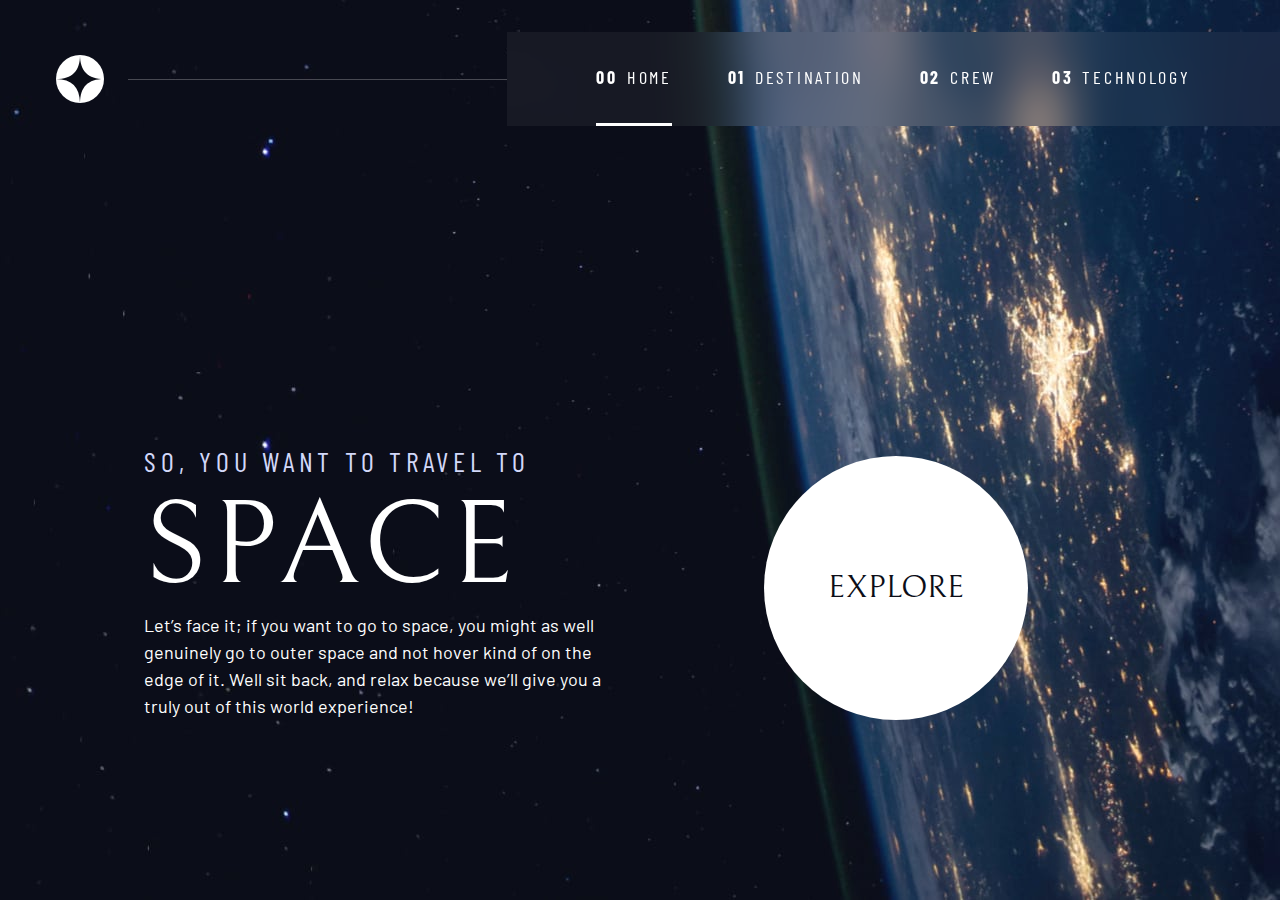
==== index.html @ 46ddf8b4 "Navigation is done" ====
<!DOCTYPE html>
<html lang="en">
<head>
  <meta charset="UTF-8">
  <meta name="viewport" content="width=device-width, initial-scale=1.0">

  <link rel="icon" type="image/png" sizes="32x32" href="./assets/favicon-32x32.png">
  <!-- Google fonts -->
  <link rel="preconnect" href="https://fonts.googleapis.com">
  <link rel="preconnect" href="https://fonts.gstatic.com" crossorigin>
  <link href="https://fonts.googleapis.com/css2?family=Barlow+Condensed:wght@400;700&family=Bellefair&family=Barlow:wght@400;700&display=swap"
      rel="stylesheet">
      
  <!-- Our custom CSS -->
  <link rel="stylesheet" href="index.css">
  <title>Frontend Mentor | Space tourism website</title>
  <script src="index.js" defer></script>
</head>
<body class="home">
  <a class="skip-to-content" href="#main">Skip to content</a>
  <header class="primary-header flex">
    <div>
      <img src="./assets/shared/logo.svg" alt="space tourism logo" class="logo">
    </div>
    <button class="mobile-nav-toggle" aria-controls="primary-navigation"><span class="sr-only" aria-expanded="false">Menu</span></button>
    <nav>
        <ul id="primary-navigation" data-visible="false" class="primary-navigation underline-indicators flex">
            <li class="active"><a class="ff-sans-cond uppercase text-white letter-spacing-2" href="index.html"><span aria-hidden="true">00</span>Home</a>
            <li><a class="ff-sans-cond uppercase text-white letter-spacing-2" href="destination.html"><span aria-hidden="true">01</span>Destination</a>
            <li><a class="ff-sans-cond uppercase text-white letter-spacing-2" href="crew.html"><span aria-hidden="true">02</span>Crew</a>
            <li><a class="ff-sans-cond uppercase text-white letter-spacing-2" href="technology.html"><span aria-hidden="true">03</span>Technology</a>
        </ul>
    </nav>
  </header>
  
  <main id="main" class="grid-container grid-container--home">
    <div>
      <h1 class="text-accent fs-500 ff-sans-cond uppercase letter-spacing-1">So, you want to travel to
      <span class="d-block fs-900 ff-serif text-white">Space</span></h1>
      
      <p>Let’s face it; if you want to go to space, you might as well genuinely go to 
      outer space and not hover kind of on the edge of it. Well sit back, and relax 
      because we’ll give you a truly out of this world experience! </p>
    </div>
    <div>
      <a href="#" class="large-button uppercase ff-serif text-dark bg-white">Explore</a>
    </div>
  </main>


</body>
</html>
---- index.css ----
/* ------------------- */
/* Custom properties   */
/* ------------------- */

:root {
    /* colors */
    --clr-dark: 230 35% 7%;
    --clr-light: 231 77% 90%;
    --clr-white: 0 0% 100%;
    
    /* font-sizes */
    --fs-900: clamp(5rem, 8vw + 1rem, 9.375rem);
    --fs-800: 3.5rem;
    --fs-700: 1.5rem;
    --fs-600: 1rem;
    --fs-500: 1.75rem;
    --fs-400: 0.9375rem;
    --fs-300: 1rem;
    --fs-200: 0.875rem;
    
    /* font-families */
    --ff-serif: "Bellefair", serif;
    --ff-sans-cond: "Barlow Condensed", sans-serif;
    --ff-sans-normal: "Barlow", sans-serif;
}

@media (min-width: 35em) {
    :root {
        --fs-800: 5rem;
        --fs-700: 2.5rem;
        --fs-600: 1.5rem;
        --fs-400: 1rem;
    }
}

@media (min-width: 45em) {
    :root {
        /* font-sizes */
        --fs-800: 6.25rem;
        --fs-700: 3.5rem;
        --fs-600: 2rem;
        --fs-400: 1.125rem;
    }
}


/* ------------------- */
/* Reset               */
/* ------------------- */

/* https://piccalil.li/blog/a-modern-css-reset/ */

/* Box sizing */
*,
*::before,
*::after {
    box-sizing: border-box;
}

/* Reset margins */
body,
h1,
h2,
h3,
h4,
h5,
p,
figure,
picture {
    margin: 0; 
}

h1,
h2,
h3,
h4,
h5,
h6,
p {
    font-weight: 400;
}

/* set up the body */
body {
    font-family: var(--ff-sans-normal);
    font-size: var(--fs-400);
    color: hsl( var(--clr-white) );
    background-color: hsl( var(--clr-dark) );
    line-height: 1.5;
    min-height: 100vh;
    
    display: grid;
    grid-template-rows: min-content 1fr;
    
    overflow-x: hidden;
}

/* make images easier to work with */
img,
picutre {
    max-width: 100%;
    display: block;
}

/* make form elements easier to work with */
input,
button,
textarea,
select {
    font: inherit;
}

/* remove animations for people who've turned them off */
@media (prefers-reduced-motion: reduce) {  
  *,
  *::before,
  *::after {
    animation-duration: 0.01ms !important;
    animation-iteration-count: 1 !important;
    transition-duration: 0.01ms !important;
    scroll-behavior: auto !important;
  }
}


/* ------------------- */
/* Utility classes     */
/* ------------------- */

/* general */

.flex {
    display: flex;
    gap: var(--gap, 1rem);
}

.grid {
    display: grid;
    gap: var(--gap, 1rem);
}

.d-block {
    display: block;
}

.flow > *:where(:not(:first-child)) {
    margin-top: var(--flow-space, 1rem);
}

.container {
    padding-inline: 2em;
    margin-inline: auto;
    max-width: 80rem;
}

.grid-container {
    text-align: center;
    display: grid;
    place-items: center;
    padding-inline: 1rem;

}

.grid-container * {
    max-width: 50ch;
}

@media (min-width: 45em) {
    .grid-container {
        text-align: left;
        column-gap: var(--container-gap, 2rem);
        grid-template-columns: minmax(1rem, 1fr) repeat(2, minmax(0, 30rem)) minmax(1rem, 1fr);
    }
    
    .grid-container > *:first-child {
        grid-column: 2;
    }

    .grid-container > *:last-child {
        grid-column: 3;
    }
    
    .grid-container--home {
        padding-bottom: max(6rem, 20vh);
        align-items: end;
    }
}

.sr-only {
  position: absolute; 
  width: 1px;
  height: 1px;
  padding: 0;
  margin: -1px; 
  overflow: hidden;
  clip: rect(0, 0, 0, 0);
  white-space: nowrap; /* added line */
  border: 0;
}

.skip-to-content {
    position: absolute;
    z-index: 9999;
    background: hsl( var(--clr-white) );
    color: hsl( var(--clr-dark) );
    padding: .5em 1em;
    margin-inline: auto;
    transform: translateY(-100%);
    transition: transform 250ms ease-in;
}

.skip-to-content:focus{
    transform: translateY(0);
}

/* colors */

.bg-dark { background-color: hsl( var(--clr-dark) );}
.bg-accent { background-color: hsl( var(--clr-light) );}
.bg-white { background-color: hsl( var(--clr-white) );}

.text-dark { color: hsl( var(--clr-dark) );}
.text-accent { color: hsl( var(--clr-light) );}
.text-white { color: hsl( var(--clr-white) );}

/* typography */

.ff-serif { font-family: var(--ff-serif); } 
.ff-sans-cond { font-family: var(--ff-sans-cond); } 
.ff-sans-normal { font-family: var(--ff-sans-normal); } 

.letter-spacing-1 { letter-spacing: 4.75px; } 
.letter-spacing-2 { letter-spacing: 2.7px; } 
.letter-spacing-3 { letter-spacing: 2.35px; } 

.uppercase { text-transform: uppercase; }

.fs-900 { font-size: var(--fs-900); }
.fs-800 { font-size: var(--fs-800); }
.fs-700 { font-size: var(--fs-700); }
.fs-600 { font-size: var(--fs-600); }
.fs-500 { font-size: var(--fs-500); }
.fs-400 { font-size: var(--fs-400); }
.fs-300 { font-size: var(--fs-300); }
.fs-200 { font-size: var(--fs-200); }

.fs-900,
.fs-800,
.fs-700,
.fs-600 {
    line-height: 1.1;
}

.numbered-title {
    font-family: var(--ff-sans-cond);
    font-size: var(--fs-500);
    text-transform: uppercase;
    letter-spacing: 4.72px; 
}

.numbered-title span {
    margin-right: .5em;
    font-weight: 700;
    color: hsl( var(--clr-white) / .25);
}


/* ------------------- */
/* Compontents         */
/* ------------------- */

.large-button {
    font-size: 2rem;
    position: relative;
    z-index: 1;
    display: inline-grid;
    place-items: center;
    padding: 0 2em;
    border-radius: 50%;
    aspect-ratio: 1;
    text-decoration: none;
}

.large-button::after {
    content: '';
    position: absolute;
    z-index: -1;
    width: 100%;
    height: 100%;
    background: hsl( var(--clr-white) / .1);
    border-radius: 50%;
    opacity: 0;
    transition: opacity 500ms linear, transform 750ms ease-in-out;
}
 
.large-button:hover::after,
.large-button:focus::after {
    opacity: 1;
    transform: scale(1.5);
}

/* primary-header */

.logo {
    margin: 1.5rem clamp(1.5rem, 5vw, 3.5rem);
}

.primary-header {
    justify-content: space-between;
    align-items: center;
}

.primary-navigation {
    --gap: clamp(1.5rem, 5vw, 3.5rem);
    --underline-gap: 2rem;
    list-style: none;
    padding: 0;
    margin: 0;
    background: hsl( var(--clr-white) / 0.05);
    backdrop-filter: blur(1.5rem);
}

.primary-navigation a {
    text-decoration: none;
}

.primary-navigation a > span {
    font-weight: 700;
    margin-right: .5em;
}

.mobile-nav-toggle {
    display: none;
}

@media (max-width: 35rem) {
    .primary-navigation {
        --underline-gap: .5rem;
        position: fixed;
        z-index: 1000;
        inset: 0 0 0 30%;
        list-style: none;
        padding: min(20rem, 15vh) 2rem;
        margin: 0;
        flex-direction: column;
        transform: translateX(100%);
        transition: transform 500ms ease-in-out;
    }
    
    .primary-navigation[data-visible="true"] {
        transform: translateX(0);
    }
    
    .primary-navigation.underline-indicators > .active {
       border: 0;
    }
    
    .mobile-nav-toggle {
        display: block;
        position: absolute;
        z-index: 2000;
        right: 1rem;
        top: 2rem;
        background: transparent;
        background-image: url(./assets/shared/icon-hamburger.svg);
        background-repeat: no-repeat;
        background-position: center;
        width: 1.5rem;
        aspect-ratio: 1;
        border: 0;
    }
    
    .mobile-nav-toggle[aria-expanded="true"] {
        background-image: url(./assets/shared/icon-close.svg);
    }
    
    .mobile-nav-toggle:focus-visible {
        outline: 5px solid white;
        outline-offset: 5px;
    }
    
}

@media (min-width: 35em) {
    .primary-navigation {
        padding-inline: clamp(3rem, 7vw, 7rem);
    }
}

@media (min-width: 35em) and (max-width: 44.999em) {
    .primary-navigation a > span {
        display: none;
    }
}

@media (min-width: 45em) {
    
     .primary-header::after {
         content: '';
         display: block;
         position: relative;
         height: 1px;
         width: 100%;
         margin-right: -2.5rem;
         background: hsl( var(--clr-white) / .25);
         order: 1;
     }
     
    nav {
        order: 2;
    }
    
    .primary-navigation {
        margin-block: 2rem;
    }
    
   
}


.underline-indicators > * {
    cursor: pointer;
    padding: var(--underline-gap, 1rem) 0;
    border: 0;
    border-bottom: .2rem solid hsl( var(--clr-white) / 0 );
}

.underline-indicators > *:hover,
.underline-indicators > *:focus {
    border-color: hsl( var(--clr-white) / .5);
}

.underline-indicators > .active,
.underline-indicators > [aria-selected="true"] {
    color: hsl( var(--clr-white) / 1);
    border-color: hsl( var(--clr-white) / 1); 
}

.tab-list {
    --gap: 2rem;
}

.dot-indicators > * {
    cursor: pointer;
    border: 0;
    border-radius: 50%;
    padding: .5em;
    background-color: hsl( var(--clr-white) / .25);
}
 
.dot-indicators > *:hover,
.dot-indicators > *:focus { 
    background-color: hsl( var(--clr-white) / .5);
}

.dot-indicators > [aria-selected="true"] {
    background-color: hsl( var(--clr-white) / 1); 
}


/* ----------------------------- */
/* Page specific background      */
/* ----------------------------- */
body {
    background-size: cover;
    background-position: bottom center;
}
/* home */
.home {
    background-image: url(./assets/home/background-home-mobile.jpg);
}

@media (min-width: 35rem) {
    .home {
        background-position: center center;
        background-image: url(./assets/home/background-home-tablet.jpg);
    }
}

@media (min-width: 45rem) {
    .home {
        background-image: url(./assets/home/background-home-desktop.jpg);
    }
}
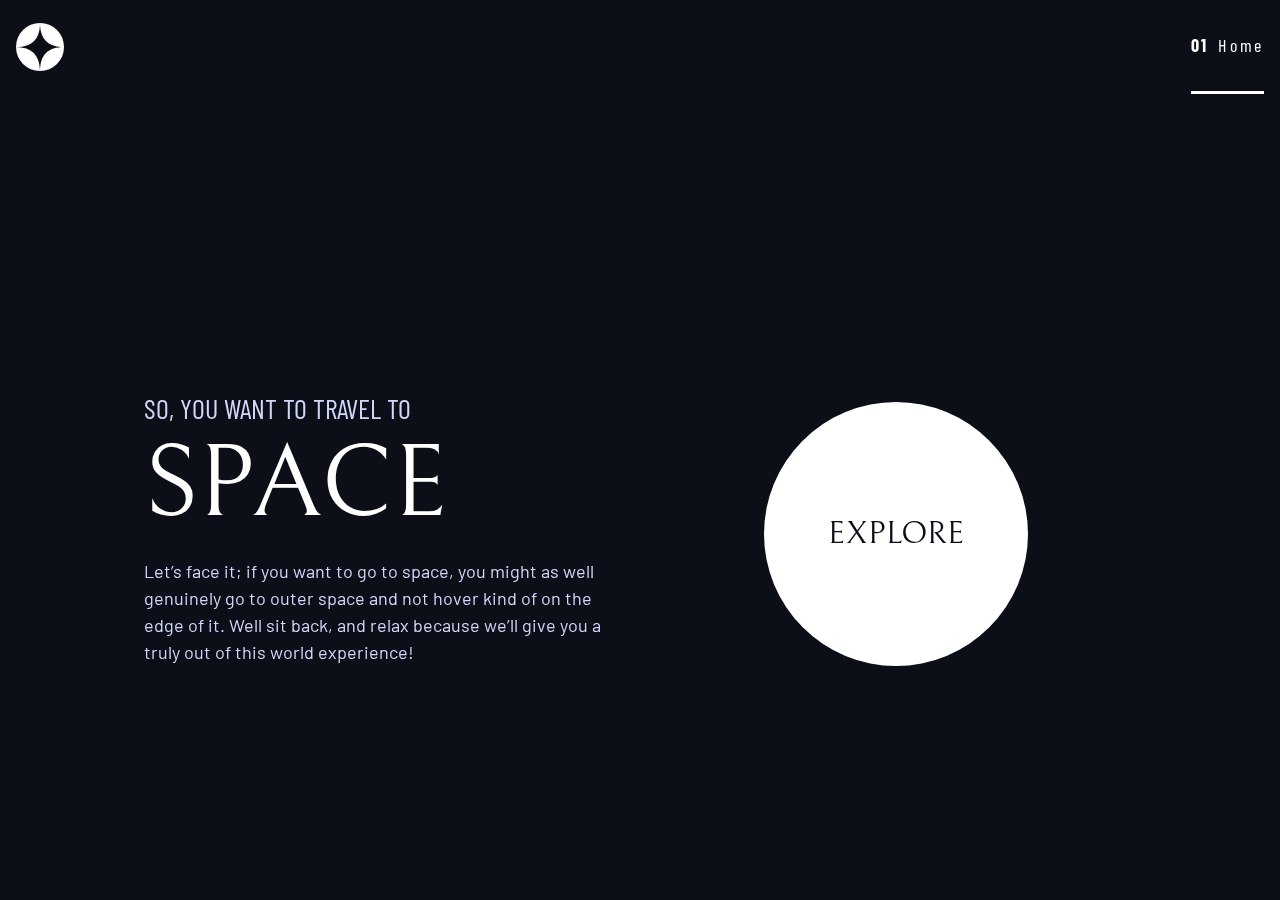
==== commit 66a43032: "added destination and crew" ====
--- a/index.html
+++ b/index.html
@@ -1,52 +1,62 @@
 <!DOCTYPE html>
 <html lang="en">
+
 <head>
-  <meta charset="UTF-8">
-  <meta name="viewport" content="width=device-width, initial-scale=1.0">
+	<meta charset="UTF-8">
+	<meta name="viewport" content="width=device-width, initial-scale=1.0">
 
-  <link rel="icon" type="image/png" sizes="32x32" href="./assets/favicon-32x32.png">
-  <!-- Google fonts -->
-  <link rel="preconnect" href="https://fonts.googleapis.com">
-  <link rel="preconnect" href="https://fonts.gstatic.com" crossorigin>
-  <link href="https://fonts.googleapis.com/css2?family=Barlow+Condensed:wght@400;700&family=Bellefair&family=Barlow:wght@400;700&display=swap"
-      rel="stylesheet">
-      
-  <!-- Our custom CSS -->
-  <link rel="stylesheet" href="index.css">
-  <title>Frontend Mentor | Space tourism website</title>
-  <script src="index.js" defer></script>
-</head>
-<body class="home">
-  <a class="skip-to-content" href="#main">Skip to content</a>
-  <header class="primary-header flex">
-    <div>
-      <img src="./assets/shared/logo.svg" alt="space tourism logo" class="logo">
-    </div>
-    <button class="mobile-nav-toggle" aria-controls="primary-navigation"><span class="sr-only" aria-expanded="false">Menu</span></button>
-    <nav>
-        <ul id="primary-navigation" data-visible="false" class="primary-navigation underline-indicators flex">
-            <li class="active"><a class="ff-sans-cond uppercase text-white letter-spacing-2" href="index.html"><span aria-hidden="true">00</span>Home</a>
-            <li><a class="ff-sans-cond uppercase text-white letter-spacing-2" href="destination.html"><span aria-hidden="true">01</span>Destination</a>
-            <li><a class="ff-sans-cond uppercase text-white letter-spacing-2" href="crew.html"><span aria-hidden="true">02</span>Crew</a>
-            <li><a class="ff-sans-cond uppercase text-white letter-spacing-2" href="technology.html"><span aria-hidden="true">03</span>Technology</a>
-        </ul>
-    </nav>
-  </header>
-  
-  <main id="main" class="grid-container grid-container--home">
-    <div>
-      <h1 class="text-accent fs-500 ff-sans-cond uppercase letter-spacing-1">So, you want to travel to
-      <span class="d-block fs-900 ff-serif text-white">Space</span></h1>
-      
-      <p>Let’s face it; if you want to go to space, you might as well genuinely go to 
-      outer space and not hover kind of on the edge of it. Well sit back, and relax 
-      because we’ll give you a truly out of this world experience! </p>
-    </div>
-    <div>
-      <a href="#" class="large-button uppercase ff-serif text-dark bg-white">Explore</a>
-    </div>
-  </main>
+	<link rel="icon" type="image/png" sizes="32x32" href="./assets/favicon-32x32.png">
+
+	<!-- Google fonts -->
+	<link rel="preconnect" href="https://fonts.googleapis.com">
+	<link rel="preconnect" href="https://fonts.gstatic.com" crossorigin>
+	<link
+		href="https://fonts.googleapis.com/css2?family=Barlow+Condensed:wght@400;700&family=Bellefair&family=Barlow:wght@400;700&display=swap"
+		rel="stylesheet">
+
+	<!-- My CSS -->
+	<link rel="stylesheet" href="index.css">
+	<link rel="stylesheet" href="/css/button.css">
 
 
+	<title>Space Tour</title>
+</head>
+
+<body>
+	<header class="primary-header">
+		<div><img src="./assets/shared/logo.svg" alt=""></div>
+		<nav>
+			<ul class="primary-navigation underline-indicators flex">
+				<li class="active"><a class="ff-sans-cond text-white letter-spacing-2" href="#"><span>01</span>Home</a>
+					<!-- <li><a class="ff-sans-cond uppercase text-white letter-spacing-2" href="#"><span>02</span>Destination</a> -->
+					<!-- <li><a class="ff-sans-cond text-white letter-spacing-2" href="#"><span>03</span>Crew</a> -->
+					<!-- <li><a class="ff-sans-cond text-white letter-spacing-2" href="#"><span>03</span>Technology</a> -->
+			</ul>
+		</nav>
+	</header>
+
+	<section class="grid-container grid-container--home home">
+		<div style="display: flex; flex-direction: column; gap: 1rem;">
+			<h1 class="text-accent fs-500 ff-sans-cond uppercase">So, you want to travel to <span
+					class="fs-900 ff-serif text-white d-block">Space</span> </h1>
+
+
+			<p class="text-accent">
+				Let’s face it; if you want to go to space, you might as well genuinely go to
+				outer space and not hover kind of on the edge of it. Well sit back, and relax
+				because we’ll give you a truly out of this world experience!</p>
+		</div>
+
+		<div>
+			<a href=" #" class="uppercase large-button ff-serif fs-600 text-dark bg-white">Explore</a>
+		</div>
+
+		<video autoplay muted loop id="earthVideo">
+			<source src="./assets/home/earth-spinning.mp4" type="video/mp4">
+		</video>
+
+	</section>
+
 </body>
+
 </html>--- a/index.css
+++ b/index.css
@@ -3,46 +3,44 @@
 /* ------------------- */
 
 :root {
-    /* colors */
-    --clr-dark: 230 35% 7%;
-    --clr-light: 231 77% 90%;
-    --clr-white: 0 0% 100%;
-    
-    /* font-sizes */
-    --fs-900: clamp(5rem, 8vw + 1rem, 9.375rem);
-    --fs-800: 3.5rem;
-    --fs-700: 1.5rem;
-    --fs-600: 1rem;
-    --fs-500: 1.75rem;
-    --fs-400: 0.9375rem;
-    --fs-300: 1rem;
-    --fs-200: 0.875rem;
-    
-    /* font-families */
-    --ff-serif: "Bellefair", serif;
-    --ff-sans-cond: "Barlow Condensed", sans-serif;
-    --ff-sans-normal: "Barlow", sans-serif;
+	/* colors */
+	--clr-dark: 230 35% 7%;
+	--clr-light: 231 77% 90%;
+	--clr-white: 0 0% 100%;
+
+	/* font-sizes */
+	--fs-900: clamp(5rem, 8vw, 9.375rem);
+	--fs-800: 6.25rem;
+	--fs-700: 3.5rem;
+	--fs-600: 2rem;
+	--fs-500: 1.75rem;
+	--fs-400: 1.125rem;
+	--fs-300: 1rem;
+	--fs-200: 0.875rem;
+
+	/* font-families */
+	--ff-serif: "Bellefair", serif;
+	--ff-sans-cond: "Barlow Condensed", sans-serif;
+	--ff-sans-normal: "Barlow", sans-serif;
 }
 
 @media (min-width: 35em) {
-    :root {
-        --fs-800: 5rem;
-        --fs-700: 2.5rem;
-        --fs-600: 1.5rem;
-        --fs-400: 1rem;
-    }
+	:root {
+		--fs-800: 5rem;
+		--fs-700: 2.5rem;
+		--fs-600: 1.5rem;
+		--fs-400: 1rem;
+	}
 }
 
 @media (min-width: 45em) {
-    :root {
-        /* font-sizes */
-        --fs-800: 6.25rem;
-        --fs-700: 3.5rem;
-        --fs-600: 2rem;
-        --fs-400: 1.125rem;
-    }
-}
-
+	:root {
+		--fs-800: 6.25rem;
+		--fs-700: 3.5rem;
+		--fs-600: 2rem;
+		--fs-400: 1.125rem;
+	}
+}
 
 /* ------------------- */
 /* Reset               */
@@ -54,7 +52,7 @@
 *,
 *::before,
 *::after {
-    box-sizing: border-box;
+	box-sizing: border-box;
 }
 
 /* Reset margins */
@@ -67,7 +65,7 @@
 p,
 figure,
 picture {
-    margin: 0; 
+	margin: 0;
 }
 
 h1,
@@ -77,29 +75,27 @@
 h5,
 h6,
 p {
-    font-weight: 400;
+	font-weight: 400;
 }
 
 /* set up the body */
 body {
-    font-family: var(--ff-sans-normal);
-    font-size: var(--fs-400);
-    color: hsl( var(--clr-white) );
-    background-color: hsl( var(--clr-dark) );
-    line-height: 1.5;
-    min-height: 100vh;
-    
-    display: grid;
-    grid-template-rows: min-content 1fr;
-    
-    overflow-x: hidden;
+	font-family: var(--ff-sans-normal);
+	font-size: var(--fs-400);
+	color: hsl(var(--clr-white));
+	background-color: hsl(var(--clr-dark));
+	line-height: 1.5;
+	min-height: 100vh;
+
+	display: grid;
+	grid-template-rows: min-content 1fr;
 }
 
 /* make images easier to work with */
 img,
-picutre {
-    max-width: 100%;
-    display: block;
+picture {
+	max-width: 100%;
+	display: block;
 }
 
 /* make form elements easier to work with */
@@ -107,21 +103,20 @@
 button,
 textarea,
 select {
-    font: inherit;
+	font: inherit;
 }
 
 /* remove animations for people who've turned them off */
-@media (prefers-reduced-motion: reduce) {  
-  *,
-  *::before,
-  *::after {
-    animation-duration: 0.01ms !important;
-    animation-iteration-count: 1 !important;
-    transition-duration: 0.01ms !important;
-    scroll-behavior: auto !important;
-  }
-}
-
+@media (prefers-reduced-motion: reduce) {
+	*,
+	*::before,
+	*::after {
+		animation-duration: 0.01ms !important;
+		animation-iteration-count: 1 !important;
+		transition-duration: 0.01ms !important;
+		scroll-behavior: auto !important;
+	}
+}
 
 /* ------------------- */
 /* Utility classes     */
@@ -129,356 +124,406 @@
 
 /* general */
 
+.d-block {
+	display: block;
+}
+
 .flex {
-    display: flex;
-    gap: var(--gap, 1rem);
+	display: flex;
+	flex-wrap: wrap;
+	gap: var(--gap, 1rem);
+}
+
+.flex-col {
+	flex-direction: column;
+}
+
+.flex-row {
+	flex-direction: row;
+}
+
+.flex.even-columns > * {
+	width: 100%;
 }
 
 .grid {
-    display: grid;
-    gap: var(--gap, 1rem);
-}
-
-.d-block {
-    display: block;
+	display: grid;
+	gap: var(--gap, 1rem);
 }
 
 .flow > *:where(:not(:first-child)) {
-    margin-top: var(--flow-space, 1rem);
-}
-
-.container {
-    padding-inline: 2em;
-    margin-inline: auto;
-    max-width: 80rem;
-}
-
-.grid-container {
-    text-align: center;
-    display: grid;
-    place-items: center;
-    padding-inline: 1rem;
-
-}
-
-.grid-container * {
-    max-width: 50ch;
-}
-
-@media (min-width: 45em) {
-    .grid-container {
-        text-align: left;
-        column-gap: var(--container-gap, 2rem);
-        grid-template-columns: minmax(1rem, 1fr) repeat(2, minmax(0, 30rem)) minmax(1rem, 1fr);
-    }
-    
-    .grid-container > *:first-child {
-        grid-column: 2;
-    }
-
-    .grid-container > *:last-child {
-        grid-column: 3;
-    }
-    
-    .grid-container--home {
-        padding-bottom: max(6rem, 20vh);
-        align-items: end;
-    }
+	margin-top: var(--flow-space, 1rem);
 }
 
 .sr-only {
-  position: absolute; 
-  width: 1px;
-  height: 1px;
-  padding: 0;
-  margin: -1px; 
-  overflow: hidden;
-  clip: rect(0, 0, 0, 0);
-  white-space: nowrap; /* added line */
-  border: 0;
-}
-
-.skip-to-content {
-    position: absolute;
-    z-index: 9999;
-    background: hsl( var(--clr-white) );
-    color: hsl( var(--clr-dark) );
-    padding: .5em 1em;
-    margin-inline: auto;
-    transform: translateY(-100%);
-    transition: transform 250ms ease-in;
-}
-
-.skip-to-content:focus{
-    transform: translateY(0);
+	position: absolute;
+	width: 1px;
+	height: 1px;
+	padding: 0;
+	margin: -1px;
+	overflow: hidden;
+	clip: rect(0, 0, 0, 0);
+	white-space: nowrap; /* added line */
+	border: 0;
 }
 
 /* colors */
 
-.bg-dark { background-color: hsl( var(--clr-dark) );}
-.bg-accent { background-color: hsl( var(--clr-light) );}
-.bg-white { background-color: hsl( var(--clr-white) );}
-
-.text-dark { color: hsl( var(--clr-dark) );}
-.text-accent { color: hsl( var(--clr-light) );}
-.text-white { color: hsl( var(--clr-white) );}
+.bg-dark {
+	background-color: hsl(var(--clr-dark));
+}
+.bg-accent {
+	background-color: hsl(var(--clr-light));
+}
+.bg-white {
+	background-color: hsl(var(--clr-white));
+}
+
+.text-dark {
+	color: hsl(var(--clr-dark));
+}
+.text-accent {
+	color: hsl(var(--clr-light));
+}
+.text-white {
+	color: hsl(var(--clr-white));
+}
 
 /* typography */
 
-.ff-serif { font-family: var(--ff-serif); } 
-.ff-sans-cond { font-family: var(--ff-sans-cond); } 
-.ff-sans-normal { font-family: var(--ff-sans-normal); } 
-
-.letter-spacing-1 { letter-spacing: 4.75px; } 
-.letter-spacing-2 { letter-spacing: 2.7px; } 
-.letter-spacing-3 { letter-spacing: 2.35px; } 
-
-.uppercase { text-transform: uppercase; }
-
-.fs-900 { font-size: var(--fs-900); }
-.fs-800 { font-size: var(--fs-800); }
-.fs-700 { font-size: var(--fs-700); }
-.fs-600 { font-size: var(--fs-600); }
-.fs-500 { font-size: var(--fs-500); }
-.fs-400 { font-size: var(--fs-400); }
-.fs-300 { font-size: var(--fs-300); }
-.fs-200 { font-size: var(--fs-200); }
+.ff-serif {
+	font-family: var(--ff-serif);
+}
+.ff-sans-cond {
+	font-family: var(--ff-sans-cond);
+}
+.ff-sans-normal {
+	font-family: var(--ff-sans-normal);
+}
+
+.letter-spacing-1 {
+	letter-spacing: 4.75px;
+}
+.letter-spacing-2 {
+	letter-spacing: 2.7px;
+}
+.letter-spacing-3 {
+	letter-spacing: 2.35px;
+}
+
+.uppercase {
+	text-transform: uppercase;
+}
+
+.fs-900 {
+	font-size: var(--fs-900);
+}
+.fs-800 {
+	font-size: var(--fs-800);
+}
+.fs-700 {
+	font-size: var(--fs-700);
+}
+.fs-600 {
+	font-size: var(--fs-600);
+}
+.fs-500 {
+	font-size: var(--fs-500);
+}
+.fs-400 {
+	font-size: var(--fs-400);
+}
+.fs-300 {
+	font-size: var(--fs-300);
+}
+.fs-200 {
+	font-size: var(--fs-200);
+}
 
 .fs-900,
 .fs-800,
 .fs-700,
 .fs-600 {
-    line-height: 1.1;
+	line-height: 1.1;
 }
 
 .numbered-title {
-    font-family: var(--ff-sans-cond);
-    font-size: var(--fs-500);
-    text-transform: uppercase;
-    letter-spacing: 4.72px; 
+	font-family: var(--ff-sans-cond);
+	font-size: var(--fs-300);
+	text-transform: uppercase;
+	text-align: left;
+	letter-spacing: 4.72px;
+}
+
+@media (min-width: 35em) {
+	.numbered-title {
+		font-size: var(--fs-500);
+	}
 }
 
 .numbered-title span {
-    margin-right: .5em;
-    font-weight: 700;
-    color: hsl( var(--clr-white) / .25);
-}
-
-
-/* ------------------- */
-/* Compontents         */
-/* ------------------- */
-
-.large-button {
-    font-size: 2rem;
-    position: relative;
-    z-index: 1;
-    display: inline-grid;
-    place-items: center;
-    padding: 0 2em;
-    border-radius: 50%;
-    aspect-ratio: 1;
-    text-decoration: none;
-}
-
-.large-button::after {
-    content: '';
-    position: absolute;
-    z-index: -1;
-    width: 100%;
-    height: 100%;
-    background: hsl( var(--clr-white) / .1);
-    border-radius: 50%;
-    opacity: 0;
-    transition: opacity 500ms linear, transform 750ms ease-in-out;
-}
- 
-.large-button:hover::after,
-.large-button:focus::after {
-    opacity: 1;
-    transform: scale(1.5);
-}
-
-/* primary-header */
-
-.logo {
-    margin: 1.5rem clamp(1.5rem, 5vw, 3.5rem);
-}
-
-.primary-header {
-    justify-content: space-between;
-    align-items: center;
-}
+	margin-right: 0.5em;
+	font-weight: 700;
+	color: hsl(var(--clr-white) / 0.25);
+}
+
+/* ------------------- */
+/* Components          */
+/* ------------------- */
 
 .primary-navigation {
-    --gap: clamp(1.5rem, 5vw, 3.5rem);
-    --underline-gap: 2rem;
-    list-style: none;
-    padding: 0;
-    margin: 0;
-    background: hsl( var(--clr-white) / 0.05);
-    backdrop-filter: blur(1.5rem);
+	--gap: 8rem;
+	--underline-gap: 2rem;
+	list-style: none;
+	padding: 0;
+	margin: 0;
 }
 
 .primary-navigation a {
-    text-decoration: none;
+	text-decoration: none;
 }
 
 .primary-navigation a > span {
-    font-weight: 700;
-    margin-right: .5em;
-}
-
-.mobile-nav-toggle {
-    display: none;
-}
-
-@media (max-width: 35rem) {
-    .primary-navigation {
-        --underline-gap: .5rem;
-        position: fixed;
-        z-index: 1000;
-        inset: 0 0 0 30%;
-        list-style: none;
-        padding: min(20rem, 15vh) 2rem;
-        margin: 0;
-        flex-direction: column;
-        transform: translateX(100%);
-        transition: transform 500ms ease-in-out;
-    }
-    
-    .primary-navigation[data-visible="true"] {
-        transform: translateX(0);
-    }
-    
-    .primary-navigation.underline-indicators > .active {
-       border: 0;
-    }
-    
-    .mobile-nav-toggle {
-        display: block;
-        position: absolute;
-        z-index: 2000;
-        right: 1rem;
-        top: 2rem;
-        background: transparent;
-        background-image: url(./assets/shared/icon-hamburger.svg);
-        background-repeat: no-repeat;
-        background-position: center;
-        width: 1.5rem;
-        aspect-ratio: 1;
-        border: 0;
-    }
-    
-    .mobile-nav-toggle[aria-expanded="true"] {
-        background-image: url(./assets/shared/icon-close.svg);
-    }
-    
-    .mobile-nav-toggle:focus-visible {
-        outline: 5px solid white;
-        outline-offset: 5px;
-    }
-    
-}
-
-@media (min-width: 35em) {
-    .primary-navigation {
-        padding-inline: clamp(3rem, 7vw, 7rem);
-    }
-}
-
-@media (min-width: 35em) and (max-width: 44.999em) {
-    .primary-navigation a > span {
-        display: none;
-    }
-}
-
-@media (min-width: 45em) {
-    
-     .primary-header::after {
-         content: '';
-         display: block;
-         position: relative;
-         height: 1px;
-         width: 100%;
-         margin-right: -2.5rem;
-         background: hsl( var(--clr-white) / .25);
-         order: 1;
-     }
-     
-    nav {
-        order: 2;
-    }
-    
-    .primary-navigation {
-        margin-block: 2rem;
-    }
-    
-   
-}
-
+	font-weight: 700;
+	margin-right: 0.5em;
+}
+
+.tab-list {
+	--gap: 2rem;
+	list-style: none;
+	padding: 0;
+	margin: 0;
+	justify-content: center;
+}
+
+@media (min-width: 45rem) {
+	.tab-list {
+		justify-content: left;
+	}
+}
+
+.tab-list li {
+	background-color: transparent;
+	cursor: pointer;
+}
 
 .underline-indicators > * {
-    cursor: pointer;
-    padding: var(--underline-gap, 1rem) 0;
-    border: 0;
-    border-bottom: .2rem solid hsl( var(--clr-white) / 0 );
+	padding: var(--underline-gap, 1rem) 0;
+	border-bottom: 0.2rem solid hsl(var(--clr-white) / 0);
 }
 
 .underline-indicators > *:hover,
 .underline-indicators > *:focus {
-    border-color: hsl( var(--clr-white) / .5);
-}
-
-.underline-indicators > .active,
-.underline-indicators > [aria-selected="true"] {
-    color: hsl( var(--clr-white) / 1);
-    border-color: hsl( var(--clr-white) / 1); 
-}
-
-.tab-list {
-    --gap: 2rem;
-}
-
-.dot-indicators > * {
-    cursor: pointer;
-    border: 0;
-    border-radius: 50%;
-    padding: .5em;
-    background-color: hsl( var(--clr-white) / .25);
-}
- 
-.dot-indicators > *:hover,
-.dot-indicators > *:focus { 
-    background-color: hsl( var(--clr-white) / .5);
-}
-
-.dot-indicators > [aria-selected="true"] {
-    background-color: hsl( var(--clr-white) / 1); 
-}
-
-
-/* ----------------------------- */
-/* Page specific background      */
-/* ----------------------------- */
-body {
-    background-size: cover;
-    background-position: bottom center;
-}
-/* home */
+	border-color: hsl(var(--clr-white) / 0.5);
+}
+
+.underline-indicators > .active {
+	border-color: hsl(var(--clr-white) / 1);
+}
+
+/* ------------------- */
+/* Layout               */
+/* ------------------- */
+
+.primary-header {
+	z-index: 999;
+	display: flex;
+	justify-content: space-between;
+	padding: 0 1rem;
+	align-items: center;
+}
+
+.container {
+	padding-inline: 1em;
+	margin-inline: auto;
+	max-width: 80rem;
+}
+
+.grid-container {
+	text-align: center;
+	display: grid;
+	place-items: center;
+	padding-inline: 1rem;
+	padding-bottom: 4rem;
+}
+
+@media (min-width: 45rem) {
+	.grid-container--home > *:first-child {
+		grid-column: 2;
+	}
+
+	.grid-container--home > *:last-child {
+		grid-column: 3;
+	}
+
+	.grid-container {
+		text-align: left;
+		column-gap: var(--container-gap, 2rem);
+		grid-template-columns: minmax(1rem, 1fr) repeat(2, minmax(0, 30rem)) minmax(
+				1rem,
+				1fr
+			);
+	}
+
+	.grid-container--home {
+		padding-bottom: max(6rem, 26vh);
+		align-items: end;
+	}
+}
+
+/* ------------------- */
+/* Page Specific        */
+/* ------------------- */
+
+/* Home */
 .home {
-    background-image: url(./assets/home/background-home-mobile.jpg);
+	background-size: cover;
+	background-position: bottom;
+	background-image: url(./assets/home/background-home-mobile.jpg);
+}
+
+#earthVideo {
+	display: none;
 }
 
 @media (min-width: 35rem) {
-    .home {
-        background-position: center center;
-        background-image: url(./assets/home/background-home-tablet.jpg);
-    }
+	.home {
+		background-image: url(./assets/home/background-home-tablet.jpg);
+	}
 }
 
 @media (min-width: 45rem) {
-    .home {
-        background-image: url(./assets/home/background-home-desktop.jpg);
-    }
-} +	.home {
+		background-image: none;
+	}
+
+	#earthVideo {
+		z-index: -1;
+		display: block;
+		position: fixed;
+		left: 0;
+		bottom: -4rem;
+		min-width: 100%;
+		min-height: 100%;
+		transform: scaleX(-1);
+	}
+
+	.content {
+		position: fixed;
+		bottom: 0;
+		background: rgba(0, 0, 0, 0.5);
+		color: #f1f1f1;
+		width: 100%;
+		padding: 20px;
+	}
+}
+
+/* ------------------- */
+/* Destination          */
+/* ------------------- */
+
+.grid-container--destination {
+	gap: 2rem;
+	grid-template-areas:
+		"title"
+		"image"
+		"tabs"
+		"content";
+}
+
+.grid-container--destination > .numbered-title {
+	grid-area: title;
+}
+
+.grid-container--destination > img {
+	grid-area: image;
+	max-width: 60%;
+}
+
+.grid-container--destination > .tab-list {
+	grid-area: tabs;
+}
+
+.grid-container--destination > .destination-info {
+	grid-area: content;
+}
+
+.destination-meta {
+	flex-direction: column;
+	border-top: 1px solid hsl(var(--clr-white) / 0.1);
+	padding-top: 2.5rem;
+	margin-top: 2.5rem;
+	justify-content: space-evenly;
+}
+
+@media (min-width: 35em) {
+	.destination-meta {
+		flex-direction: row;
+		justify-content: center;
+		gap: 3rem;
+	}
+}
+
+@media (min-width: 45em) {
+	.grid-container--destination {
+		justify-items: start;
+		grid-template-areas:
+			". title title ."
+			". image tabs ."
+			". image content .";
+	}
+
+	.destination-meta {
+		flex-direction: row;
+		justify-content: start;
+		gap: 3rem;
+	}
+
+	.grid-container--destination > img {
+		grid-area: image;
+		max-width: 80%;
+	}
+}
+
+/* Crew */
+
+.grid-container--crew {
+	gap: 2rem;
+	grid-template-areas:
+		"title"
+		"image"
+		"tabs"
+		"content";
+}
+
+.grid-container--crew > .numbered-title {
+	grid-area: title;
+}
+
+.grid-container--crew > img {
+	grid-area: image;
+	max-width: 60%;
+}
+
+.grid-container--crew > .tab-list {
+	grid-area: tabs;
+}
+
+.grid-container--crew > .crew-info {
+	grid-area: content;
+}
+
+@media (min-width: 45em) {
+	.grid-container--crew {
+		justify-items: start;
+		grid-template-areas:
+			". title title ."
+			". tabs image ."
+			". content image .";
+	}
+
+	.grid-container--crew > img {
+		max-width: 80%;
+		justify-self: right;
+	}
+}
--- a/css/button.css
+++ b/css/button.css
@@ -0,0 +1,28 @@
+.large-button {
+	position: relative;
+	z-index: 1;
+	display: inline-grid;
+	place-items: center;
+	padding: 0 2em;
+	border-radius: 50%;
+	aspect-ratio: 1;
+	text-decoration: none;
+}
+
+.large-button::after {
+	content: "";
+	position: absolute;
+	z-index: -1;
+	width: 100%;
+	height: 100%;
+	background: hsl(var(--clr-white) / 0.1);
+	border-radius: 50%;
+	opacity: 0;
+	transition: opacity 500ms linear, transform 750ms ease-in-out;
+}
+
+.large-button:hover::after,
+.large-button:focus::after {
+	opacity: 1;
+	transform: scale(1.5);
+}
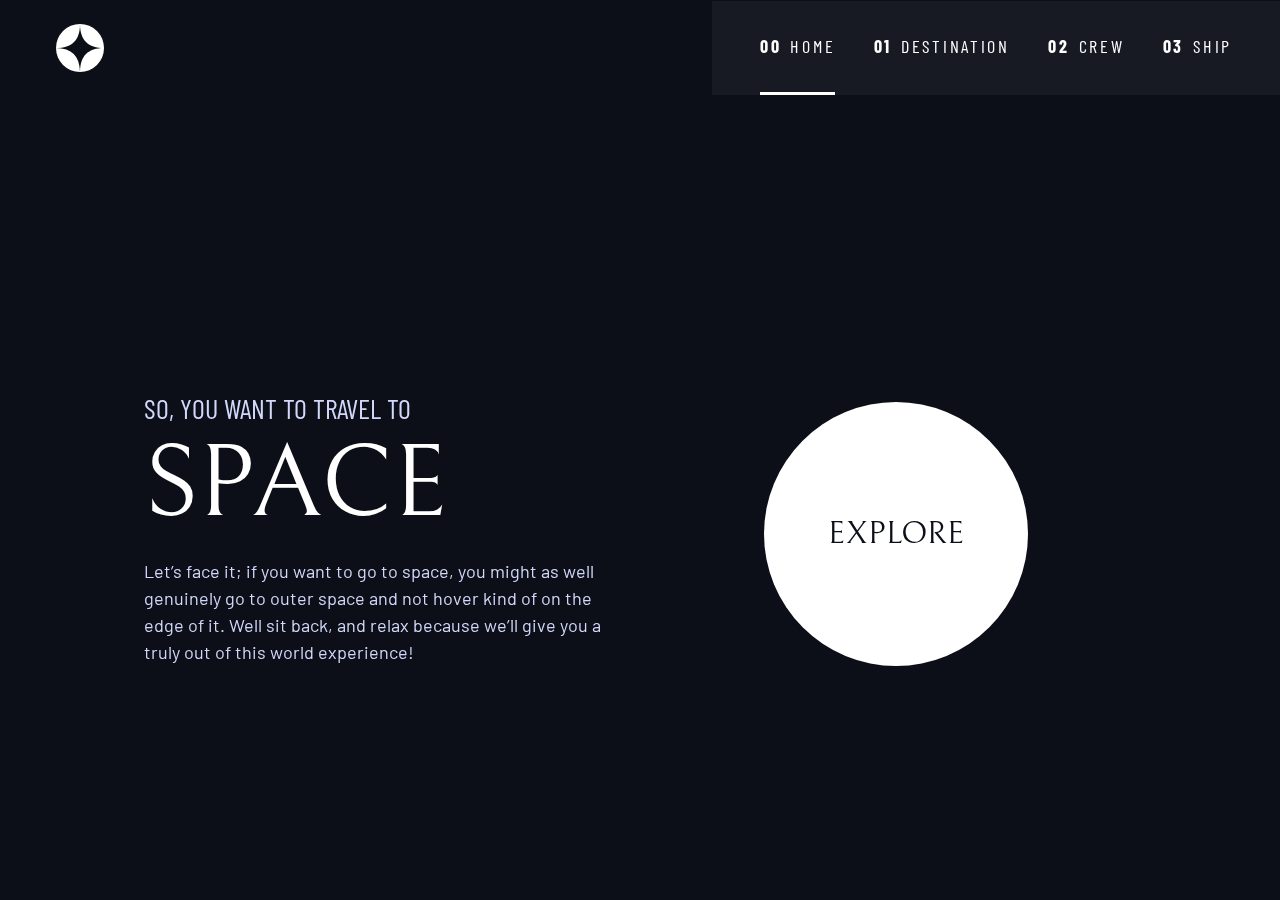
==== commit 403c2587: "integrated navbar" ====
--- a/index.html
+++ b/index.html
@@ -18,19 +18,26 @@
 	<link rel="stylesheet" href="index.css">
 	<link rel="stylesheet" href="/css/button.css">
 
-
 	<title>Space Tour</title>
 </head>
 
 <body>
-	<header class="primary-header">
-		<div><img src="./assets/shared/logo.svg" alt=""></div>
+	<header class="primary-header flex">
+		<div>
+			<img src="./assets/shared/logo.svg" alt="space tourism logo" class="logo">
+		</div>
+		<button class="mobile-nav-toggle" aria-controls="primary-navigation"><span class="sr-only"
+				aria-expanded="false">Menu</span></button>
 		<nav>
-			<ul class="primary-navigation underline-indicators flex">
-				<li class="active"><a class="ff-sans-cond text-white letter-spacing-2" href="#"><span>01</span>Home</a>
-					<!-- <li><a class="ff-sans-cond uppercase text-white letter-spacing-2" href="#"><span>02</span>Destination</a> -->
-					<!-- <li><a class="ff-sans-cond text-white letter-spacing-2" href="#"><span>03</span>Crew</a> -->
-					<!-- <li><a class="ff-sans-cond text-white letter-spacing-2" href="#"><span>03</span>Technology</a> -->
+			<ul id="primary-navigation" data-visible="false" class="primary-navigation underline-indicators flex">
+				<li class="active"><a class="ff-sans-cond uppercase text-white letter-spacing-2" href="index.html"><span
+							aria-hidden="true">00</span>Home</a>
+				<li><a class="ff-sans-cond uppercase text-white letter-spacing-2" href="destination.html"><span
+							aria-hidden="true">01</span>Destination</a>
+				<li><a class="ff-sans-cond uppercase text-white letter-spacing-2" href="crew.html"><span
+							aria-hidden="true">02</span>Crew</a>
+				<li><a class="ff-sans-cond uppercase text-white letter-spacing-2" href="ship.html"><span
+							aria-hidden="true">03</span>Ship</a>
 			</ul>
 		</nav>
 	</header>
@@ -57,6 +64,9 @@
 
 	</section>
 
+	<script src="./index.js"></script>
+
+
 </body>
 
 </html>--- a/index.css
+++ b/index.css
@@ -89,6 +89,7 @@
 
 	display: grid;
 	grid-template-rows: min-content 1fr;
+	gap: 2rem;
 }
 
 /* make images easier to work with */
@@ -167,6 +168,21 @@
 	border: 0;
 }
 
+.skip-to-content {
+	position: absolute;
+	z-index: 9999;
+	background: hsl(var(--clr-white));
+	color: hsl(var(--clr-dark));
+	padding: 0.5em 1em;
+	margin-inline: auto;
+	transform: translateY(-100%);
+	transition: transform 250ms ease-in;
+}
+
+.skip-to-content:focus {
+	transform: translateY(0);
+}
+
 /* colors */
 
 .bg-dark {
@@ -271,23 +287,6 @@
 /* Components          */
 /* ------------------- */
 
-.primary-navigation {
-	--gap: 8rem;
-	--underline-gap: 2rem;
-	list-style: none;
-	padding: 0;
-	margin: 0;
-}
-
-.primary-navigation a {
-	text-decoration: none;
-}
-
-.primary-navigation a > span {
-	font-weight: 700;
-	margin-right: 0.5em;
-}
-
 .tab-list {
 	--gap: 2rem;
 	list-style: none;
@@ -321,17 +320,103 @@
 	border-color: hsl(var(--clr-white) / 1);
 }
 
+/* Nav */
+
+.logo {
+	margin: 1.5rem clamp(1.5rem, 5vw, 3.5rem);
+}
+
+.primary-header {
+	justify-content: space-between;
+	align-items: center;
+}
+
+.primary-navigation {
+	--gap: clamp(1rem, 3vw, 2.5rem);
+	--underline-gap: 2rem;
+	list-style: none;
+	padding: 0;
+	margin: 0;
+	background: hsl(var(--clr-white) / 0.05);
+	backdrop-filter: blur(1.5rem);
+}
+
+.primary-navigation a {
+	text-decoration: none;
+}
+
+.primary-navigation a > span {
+	font-weight: 700;
+	margin-right: 0.5em;
+}
+
+.mobile-nav-toggle {
+	display: none;
+	cursor: pointer;
+}
+
+@media (max-width: 35rem) {
+	.primary-navigation {
+		--underline-gap: 0.5rem;
+		position: fixed;
+		z-index: 1000;
+		inset: 0 0 0 30%;
+		list-style: none;
+		padding: min(20rem, 15vh) 2rem;
+		margin: 0;
+		flex-direction: column;
+		transform: translateX(100%);
+		transition: transform 500ms ease-in-out;
+	}
+
+	.primary-navigation[data-visible="true"] {
+		transform: translateX(0);
+	}
+
+	.primary-navigation.underline-indicators > .active {
+		border: 0;
+	}
+
+	.mobile-nav-toggle {
+		display: block;
+		position: absolute;
+		z-index: 2000;
+		right: 1rem;
+		top: 2rem;
+		background: transparent;
+		background-image: url(./assets/shared/icon-hamburger.svg);
+		background-repeat: no-repeat;
+		background-position: center;
+		width: 1.5rem;
+		aspect-ratio: 1;
+		border: 0;
+	}
+
+	.mobile-nav-toggle[aria-expanded="true"] {
+		background-image: url(./assets/shared/icon-close.svg);
+	}
+
+	.mobile-nav-toggle:focus-visible {
+		outline: 5px solid white;
+		outline-offset: 5px;
+	}
+}
+
+@media (min-width: 35em) {
+	.primary-navigation {
+		padding-inline: clamp(3rem, 3vw, 5rem);
+	}
+}
+
+@media (min-width: 35em) and (max-width: 44.999em) {
+	.primary-navigation a > span {
+		display: none;
+	}
+}
+
 /* ------------------- */
 /* Layout               */
 /* ------------------- */
-
-.primary-header {
-	z-index: 999;
-	display: flex;
-	justify-content: space-between;
-	padding: 0 1rem;
-	align-items: center;
-}
 
 .container {
 	padding-inline: 1em;
@@ -456,11 +541,21 @@
 	justify-content: space-evenly;
 }
 
+.destination {
+	background-size: cover;
+	background-position: bottom;
+	background-image: url(./assets/destination/background-destination-mobile.jpg);
+}
+
 @media (min-width: 35em) {
 	.destination-meta {
 		flex-direction: row;
 		justify-content: center;
 		gap: 3rem;
+	}
+
+	.destination {
+		background-image: url(./assets/destination/background-destination-tablet.jpg);
 	}
 }
 
@@ -483,6 +578,10 @@
 		grid-area: image;
 		max-width: 80%;
 	}
+
+	.destination {
+		background-image: url(./assets/destination/background-destination-desktop.jpg);
+	}
 }
 
 /* Crew */
@@ -513,6 +612,18 @@
 	grid-area: content;
 }
 
+.crew {
+	background-size: cover;
+	background-position: bottom;
+	background-image: url(./assets/crew/background-crew-mobile.jpg);
+}
+
+@media (min-width: 35em) {
+	.crew {
+		background-image: url(./assets/crew/background-crew-tablet.jpg);
+	}
+}
+
 @media (min-width: 45em) {
 	.grid-container--crew {
 		justify-items: start;
@@ -526,4 +637,100 @@
 		max-width: 80%;
 		justify-self: right;
 	}
-}
+
+	.crew {
+		background-image: url(./assets/crew/background-crew-desktop.jpg);
+	}
+}
+
+/* ------------------- */
+/* Ship         */
+/* ------------------- */
+
+.grid-container--ship {
+	gap: 2rem;
+	grid-template-areas:
+		"title"
+		"image"
+		"tabs"
+		"content";
+}
+
+.grid-container--ship > .numbered-title {
+	grid-area: title;
+}
+
+.grid-container--ship > img {
+	grid-area: image;
+	max-width: 60%;
+}
+
+.grid-container--ship > .tab-list {
+	grid-area: tabs;
+}
+
+.grid-container--ship > .ship-info {
+	grid-area: content;
+}
+
+.ship-specs {
+	flex-direction: column;
+	border-top: 1px solid hsl(var(--clr-white) / 0.1);
+	padding-top: 1rem;
+	margin-top: 1rem;
+	justify-content: space-evenly;
+}
+
+.ship-specs > * {
+	display: flex;
+	width: 100%;
+	justify-content: space-between;
+}
+
+.ship {
+	background-size: cover;
+	background-position: bottom;
+	background-image: url(./assets/ship/background-technology-mobile.jpg);
+}
+
+@media (min-width: 35em) {
+	.ship {
+		background-image: url(./assets/ship/background-technology-tablet.jpg);
+	}
+
+	.ship-specs > * {
+		margin: 0 auto;
+		display: flex;
+		width: 70%;
+		justify-content: space-between;
+	}
+}
+
+@media (min-width: 45em) {
+	.ship-info {
+		max-width: 90%;
+	}
+
+	.grid-container--ship {
+		place-items: center;
+		grid-template-areas:
+			". title title ."
+			". image tabs ."
+			". image content .";
+	}
+
+	.ship-specs > * {
+		display: flex;
+		width: 100%;
+		justify-content: space-between;
+	}
+
+	.grid-container--ship > img {
+		justify-self: center;
+		max-width: 90%;
+	}
+
+	.ship {
+		background-image: url(./assets/ship/background-technology-desktop.jpg);
+	}
+}
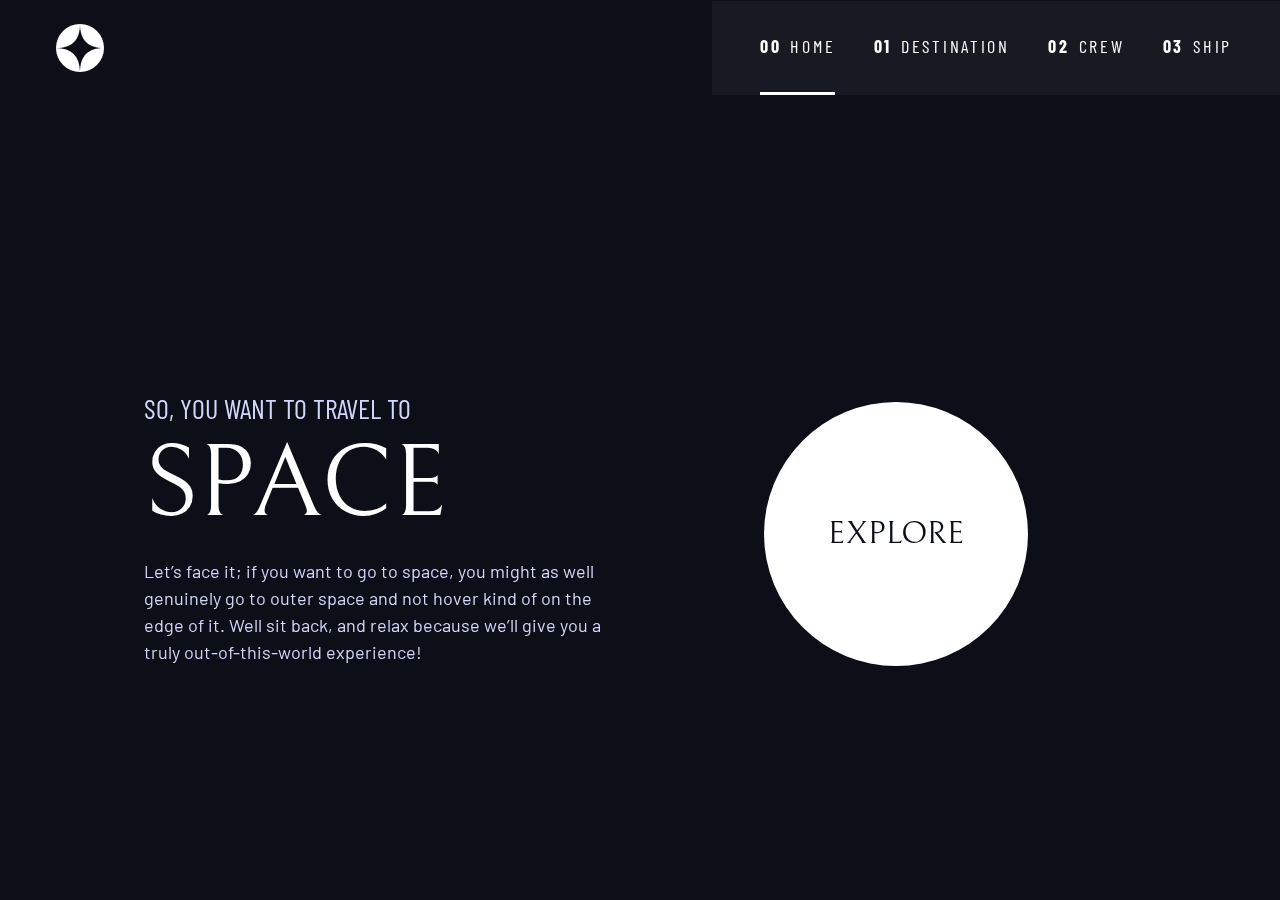
==== commit 8221c847: "removed php functionalities" ====
--- a/index.html
+++ b/index.html
@@ -10,9 +10,7 @@
 	<!-- Google fonts -->
 	<link rel="preconnect" href="https://fonts.googleapis.com">
 	<link rel="preconnect" href="https://fonts.gstatic.com" crossorigin>
-	<link
-		href="https://fonts.googleapis.com/css2?family=Barlow+Condensed:wght@400;700&family=Bellefair&family=Barlow:wght@400;700&display=swap"
-		rel="stylesheet">
+	<link href="https://fonts.googleapis.com/css2?family=Barlow+Condensed:wght@400;700&family=Bellefair&family=Barlow:wght@400;700&display=swap" rel="stylesheet">
 
 	<!-- My CSS -->
 	<link rel="stylesheet" href="index.css">
@@ -23,39 +21,35 @@
 
 <body>
 	<header class="primary-header flex">
-		<div>
+		<a href="./index.html">
 			<img src="./assets/shared/logo.svg" alt="space tourism logo" class="logo">
-		</div>
-		<button class="mobile-nav-toggle" aria-controls="primary-navigation"><span class="sr-only"
-				aria-expanded="false">Menu</span></button>
+		</a>
+		<button class="mobile-nav-toggle" aria-controls="primary-navigation">
+			<span class="sr-only" aria-expanded="false">Menu</span>
+		</button>
 		<nav>
 			<ul id="primary-navigation" data-visible="false" class="primary-navigation underline-indicators flex">
-				<li class="active"><a class="ff-sans-cond uppercase text-white letter-spacing-2" href="index.html"><span
-							aria-hidden="true">00</span>Home</a>
-				<li><a class="ff-sans-cond uppercase text-white letter-spacing-2" href="destination.html"><span
-							aria-hidden="true">01</span>Destination</a>
-				<li><a class="ff-sans-cond uppercase text-white letter-spacing-2" href="crew.html"><span
-							aria-hidden="true">02</span>Crew</a>
-				<li><a class="ff-sans-cond uppercase text-white letter-spacing-2" href="ship.html"><span
-							aria-hidden="true">03</span>Ship</a>
+				<li class="active"><a class="ff-sans-cond uppercase text-white letter-spacing-2" href="index.html"><span aria-hidden="true">00</span>Home</a></li>
+				<li><a class="ff-sans-cond uppercase text-white letter-spacing-2" href="destination.html"><span aria-hidden="true">01</span>Destination</a></li>
+				<li><a class="ff-sans-cond uppercase text-white letter-spacing-2" href="crew.html"><span aria-hidden="true">02</span>Crew</a></li>
+				<li><a class="ff-sans-cond uppercase text-white letter-spacing-2" href="ship.html"><span aria-hidden="true">03</span>Ship</a></li>
 			</ul>
 		</nav>
 	</header>
 
 	<section class="grid-container grid-container--home home">
 		<div style="display: flex; flex-direction: column; gap: 1rem;">
-			<h1 class="text-accent fs-500 ff-sans-cond uppercase">So, you want to travel to <span
-					class="fs-900 ff-serif text-white d-block">Space</span> </h1>
-
+			<h1 class="text-accent fs-500 ff-sans-cond uppercase">So, you want to travel to <span class="fs-900 ff-serif text-white d-block">Space</span></h1>
 
 			<p class="text-accent">
 				Let’s face it; if you want to go to space, you might as well genuinely go to
 				outer space and not hover kind of on the edge of it. Well sit back, and relax
-				because we’ll give you a truly out of this world experience!</p>
+				because we’ll give you a truly out-of-this-world experience!
+			</p>
 		</div>
 
 		<div>
-			<a href=" #" class="uppercase large-button ff-serif fs-600 text-dark bg-white">Explore</a>
+			<a href="./form.html" class="uppercase large-button ff-serif fs-600 text-dark bg-white">Explore</a>
 		</div>
 
 		<video autoplay muted loop id="earthVideo">
@@ -66,7 +60,6 @@
 
 	<script src="./index.js"></script>
 
-
 </body>
 
-</html>+</html>
--- a/index.css
+++ b/index.css
@@ -432,6 +432,16 @@
 	padding-bottom: 4rem;
 }
 
+.hero-text-container {
+	margin-bottom: 2rem;
+}
+
+@media (min-width: 35em) {
+	.hero-text-container {
+		margin-bottom: 0;
+	}
+}
+
 @media (min-width: 45rem) {
 	.grid-container--home > *:first-child {
 		grid-column: 2;
@@ -508,6 +518,7 @@
 /* ------------------- */
 
 .grid-container--destination {
+	place-content: center;
 	gap: 2rem;
 	grid-template-areas:
 		"title"
@@ -587,6 +598,7 @@
 /* Crew */
 
 .grid-container--crew {
+	place-content: center;
 	gap: 2rem;
 	grid-template-areas:
 		"title"
@@ -648,6 +660,7 @@
 /* ------------------- */
 
 .grid-container--ship {
+	place-content: center;
 	gap: 2rem;
 	grid-template-areas:
 		"title"
@@ -734,3 +747,37 @@
 		background-image: url(./assets/ship/background-technology-desktop.jpg);
 	}
 }
+
+/* FORM */
+.signup-form {
+	font-family: var(--ff-sans-cond);
+	background-size: cover;
+	background-position: bottom;
+	background-image: url(../assets/ship/background-technology-mobile.jpg);
+}
+
+button {
+	cursor: pointer;
+}
+
+.form-container {
+	margin: 3rem auto;
+	justify-content: center;
+	text-align: center;
+}
+
+.form-container h1 {
+	text-align: center;
+}
+
+@media (min-width: 35em) {
+	.signup-form {
+		background-image: url(../assets/ship/background-technology-tablet.jpg);
+	}
+}
+
+@media (min-width: 45em) {
+	.signup-form {
+		background-image: url(../assets/ship/background-technology-desktop.jpg);
+	}
+}
